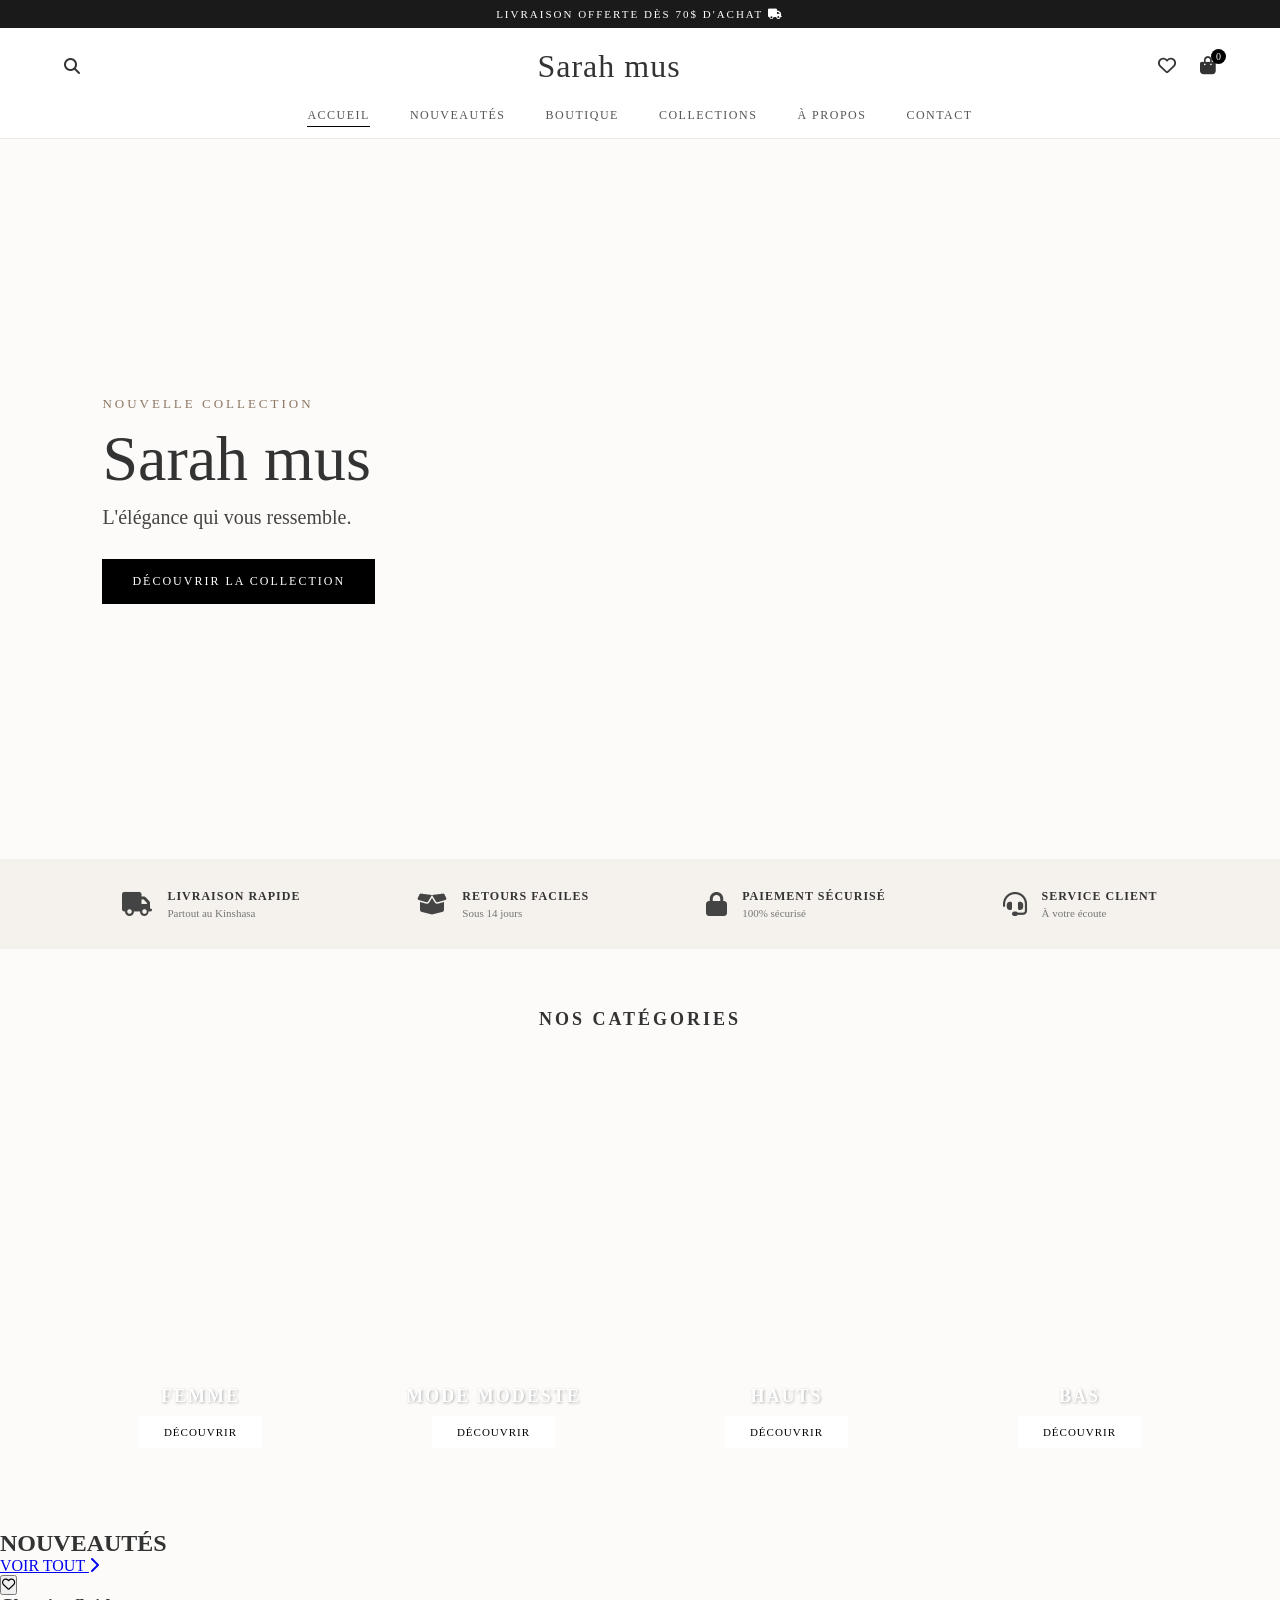
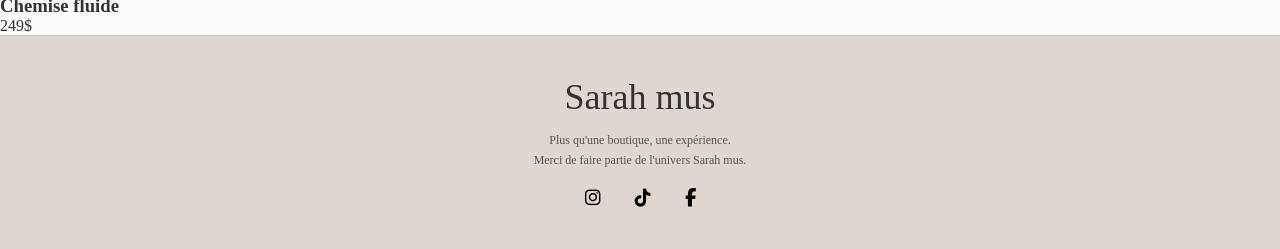
==== index.html @ 7012932e "ajout de fichiers du site" ====
<!DOCTYPE html>
<html lang="fr">
<head>
    <meta charset="UTF-8">
    <meta name="viewport" content="width=device-width, initial-scale=1.0">
    <title>Sarah mus | L'élégance qui vous ressemble</title>
    <link rel="stylesheet" href="style.css">
    <link rel="shortcut icon" href="sarahmus.png">
    <link rel="stylesheet" href="https://cdnjs.cloudflare.com/ajax/libs/font-awesome/6.4.0/css/all.min.css">
</head>
<body>

    <div class="top-bar">
        <p>LIVRAISON OFFERTE DÈS 70$ D'ACHAT <i class="fa-solid fa-truck"></i></p>
    </div>

    <header>
        <div class="header-main">
            <div class="search-icon"><i class="fa-solid fa-magnifying-glass"></i></div>
            <div class="logo">
                <a href="index.html" style="color: inherit; text-decoration: none;">Sarah mus</a>
            </div>
            <div class="header-icons">
                <i class="fa-regular fa-heart"></i>
                <div class="cart-icon">
                    <a href="panier.html" style="color: inherit; text-decoration: none; display: flex; align-items: center; position: relative;">
                        <i class="fa-solid fa-bag-shopping"></i>
                        <span class="cart-count">3</span>
                    </a>
                </div>
            </div>
        </div>
        <nav>
            <ul>
                <li><a href="index.html" class="active">ACCUEIL</a></li>
                <li><a href="nouveautes.html">NOUVEAUTÉS</a></li>
                <li><a href="boutique.html">BOUTIQUE</a></li>
                <li><a href="collections.html">COLLECTIONS</a></li>
                <li><a href="apropos.html">À PROPOS</a></li>
                <li><a href="contact.html">CONTACT</a></li>
            </ul>
        </nav>
    </header>

    <section class="hero">
        <div class="hero-content">
            <span class="subtitle">NOUVELLE COLLECTION</span>
            <h1>Sarah mus</h1>
            <p>L'élégance qui vous ressemble.</p>
            <a href="collections.html" class="btn-hero">DÉCOUVRIR LA COLLECTION</a>
        </div>
    </section>

    <section class="features">
        <div class="feature-item">
            <i class="fa-solid fa-truck"></i>
            <div>
                <h4>LIVRAISON RAPIDE</h4>
                <p>Partout au Kinshasa</p>
            </div>
        </div>
        <div class="feature-item">
            <i class="fa-solid fa-box-open"></i>
            <div>
                <h4>RETOURS FACILES</h4>
                <p>Sous 14 jours</p>
            </div>
        </div>
        <div class="feature-item">
            <i class="fa-solid fa-lock"></i>
            <div>
                <h4>PAIEMENT SÉCURISÉ</h4>
                <p>100% sécurisé</p>
            </div>
        </div>
        <div class="feature-item">
            <i class="fa-solid fa-headset"></i>
            <div>
                <h4>SERVICE CLIENT</h4>
                <p>À votre écoute</p>
            </div>
        </div>
    </section>

    <section class="categories-section">
        <h2>NOS CATÉGORIES</h2>
        <div class="categories-grid">
            <div class="category-card" style="background-image: url('femme.jpg');">
                <div class="category-overlay">
                    <h3>FEMME</h3>
                    <a href="#" class="btn-category">DÉCOUVRIR</a>
                </div>
            </div>
            <div class="category-card" style="background-image: url('mode-modeste.jpg');">
                <div class="category-overlay">
                    <h3>MODE MODESTE</h3>
                    <a href="#" class="btn-category">DÉCOUVRIR</a>
                </div>
            </div>
            <div class="category-card" style="background-image: url('hauts.jpg');">
                <div class="category-overlay">
                    <h3>HAUTS</h3>
                    <a href="#" class="btn-category">DÉCOUVRIR</a>
                </div>
            </div>
            <div class="category-card" style="background-image: url('bas.jpg');">
                <div class="category-overlay">
                    <h3>BAS</h3>
                    <a href="#" class="btn-category">DÉCOUVRIR</a>
                </div>
            </div>
        </div>
    </section>

    <section class="products-section">
        <div class="section-header">
            <h2>NOUVEAUTÉS</h2>
            <a href="#" class="view-all">VOIR TOUT <i class="fa-solid fa-chevron-right"></i></a>
        </div>
        <div class="products-grid">
            <div class="product-card">
                <div class="product-image" style="background-image: url('chemise.jpg');">
                    <button class="wishlist-btn"><i class="fa-regular fa-heart"></i></button>
                </div>
                <div class="product-info">
                    <h3>Chemise fluide</h3>
                    <p class="price">249$</p>
                    <div class="colors">
                        <span class="color-dot" style="background-color: #e5d3c3;"></span>
                        <span class="color-dot" style="background-color: #6e5044;"></span>
                        <span class="color-dot" style="background-color: #000000;"></span>
                    </div>
                </div>
            </div>
        </div>
    </section>

    <footer>
        <div class="footer-content">
            <div class="footer-logo">Sarah mus</div>
            <div class="footer-text">
                <p>Plus qu'une boutique, une expérience.</p>
                <p>Merci de faire partie de l'univers Sarah mus.</p>
            </div>
            <div class="footer-socials">
                <a href="#"><i class="fa-brands fa-instagram"></i></a>
                <a href="#"><i class="fa-brands fa-tiktok"></i></a>
                <a href="#"><i class="fa-brands fa-facebook-f"></i></a>
            </div>
        </div>
    </footer>

    <script src="app.js"></script>
</body>
</html>
---- style.css ----
/* Réinitialisation globale */
* {
    margin: 0;
    padding: 0;
    box-sizing: border-box;
    font-family: 'Playfair Display', 'Didot', 'Georgia', serif; /* Typographie élégante */
}

body {
    background-color: #fcfbfa;
    color: #333;
}

/* Bandeau Supérieur */
.top-bar {
    background-color: #1a1a1a;
    color: #fff;
    text-align: center;
    padding: 8px 0;
    font-size: 11px;
    letter-spacing: 2px;
}

/* Header */
header {
    background-color: #fff;
    border-bottom: 1px solid #eaeaea;
}

.header-main {
    display: flex;
    justify-content: space-between;
    align-items: center;
    padding: 20px 5%;
}

.logo {
    font-size: 32px;
    font-weight: 500;
    letter-spacing: 1px;
}

.header-icons i {
    font-size: 18px;
    margin-left: 20px;
    cursor: pointer;
}

.cart-icon {
    display: inline-block;
    position: relative;
}

.cart-count {
    position: absolute;
    top: -8px;
    right: -10px;
    background: #000;
    color: #fff;
    font-size: 10px;
    padding: 2px 5px;
    border-radius: 50%;
}

/* Navigation */
nav ul {
    display: flex;
    justify-content: center;
    list-style: none;
    padding-bottom: 15px;
}

nav ul li {
    margin: 0 20px;
}

nav ul li a {
    text-decoration: none;
    color: #555;
    font-size: 12px;
    letter-spacing: 1.5px;
}

nav ul li a.active {
    border-bottom: 1px solid #000;
    padding-bottom: 4px;
}

/* Hero Section (Image principale de la maquette) */
.hero {
    height: 80vh;
    background-image: url(''); /* Remplace par ton image style 1000870341.png */
    background-size: cover;
    background-position: center;
    display: flex;
    align-items: center;
    padding-left: 8%;
}

.hero-content {
    max-width: 450px;
}

.hero-content .subtitle {
    font-size: 13px;
    letter-spacing: 3px;
    color: #8c7662;
}

.hero-content h1 {
    font-size: 64px;
    font-weight: 400;
    margin: 10px 0;
}

.hero-content p {
    font-size: 20px;
    margin-bottom: 30px;
    color: #444;
}

.btn-hero {
    display: inline-block;
    background-color: #000;
    color: #fff;
    padding: 15px 30px;
    text-decoration: none;
    font-size: 12px;
    letter-spacing: 2px;
}

/* Engagements */
.features {
    display: flex;
    justify-content: space-around;
    background-color: #f5f2ed;
    padding: 30px 5%;
    text-align: left;
}

.feature-item {
    display: flex;
    align-items: center;
    gap: 15px;
}

.feature-item i {
    font-size: 24px;
    color: #444;
}

.feature-item h4 {
    font-size: 12px;
    letter-spacing: 1px;
    margin-bottom: 3px;
}

.feature-item p {
    font-size: 11px;
    color: #777;
}

/* Catégories */
.categories-section {
    padding: 60px 5%;
    text-align: center;
}

.categories-section h2 {
    font-size: 18px;
    letter-spacing: 3px;
    margin-bottom: 40px;
}

.categories-grid {
    display: grid;
    grid-template-columns: repeat(4, 1fr);
    gap: 20px;
}

.category-card {
    height: 400px;
    background-size: cover;
    background-position: center;
    position: relative;
}

.category-overlay {
    position: absolute;
    bottom: 30px;
    left: 0;
    right: 0;
    text-align: center;
}

.category-overlay h3 {
    color: #fff;
    font-size: 18px;
    letter-spacing: 2px;
    margin-bottom: 15px;
    text-shadow: 1px 1px 3px rgba(0,0,0,0.3);
}

.btn-category {
    background-color: #fff;
    color: #000;
    padding: 10px 25px;
    text-decoration: none;
    font-size: 11px;
    letter-spacing: 1px;
}

/* Footer */
footer {
    background-color: #ded6cf;
    padding: 40px 5%;
    text-align: center;
    border-top: 1px solid #d0c5bc;
}

.footer-logo {
    font-family: 'Caveat', cursive, serif; /* Pour l'effet écriture manuscrite du bas */
    font-size: 36px;
    margin-bottom: 15px;
}

.footer-text p {
    font-size: 12px;
    color: #555;
    margin-bottom: 5px;
}

.footer-socials {
    margin-top: 20px;
}

.footer-socials a {
    color: #000;
    font-size: 18px;
    margin: 0 15px;
}
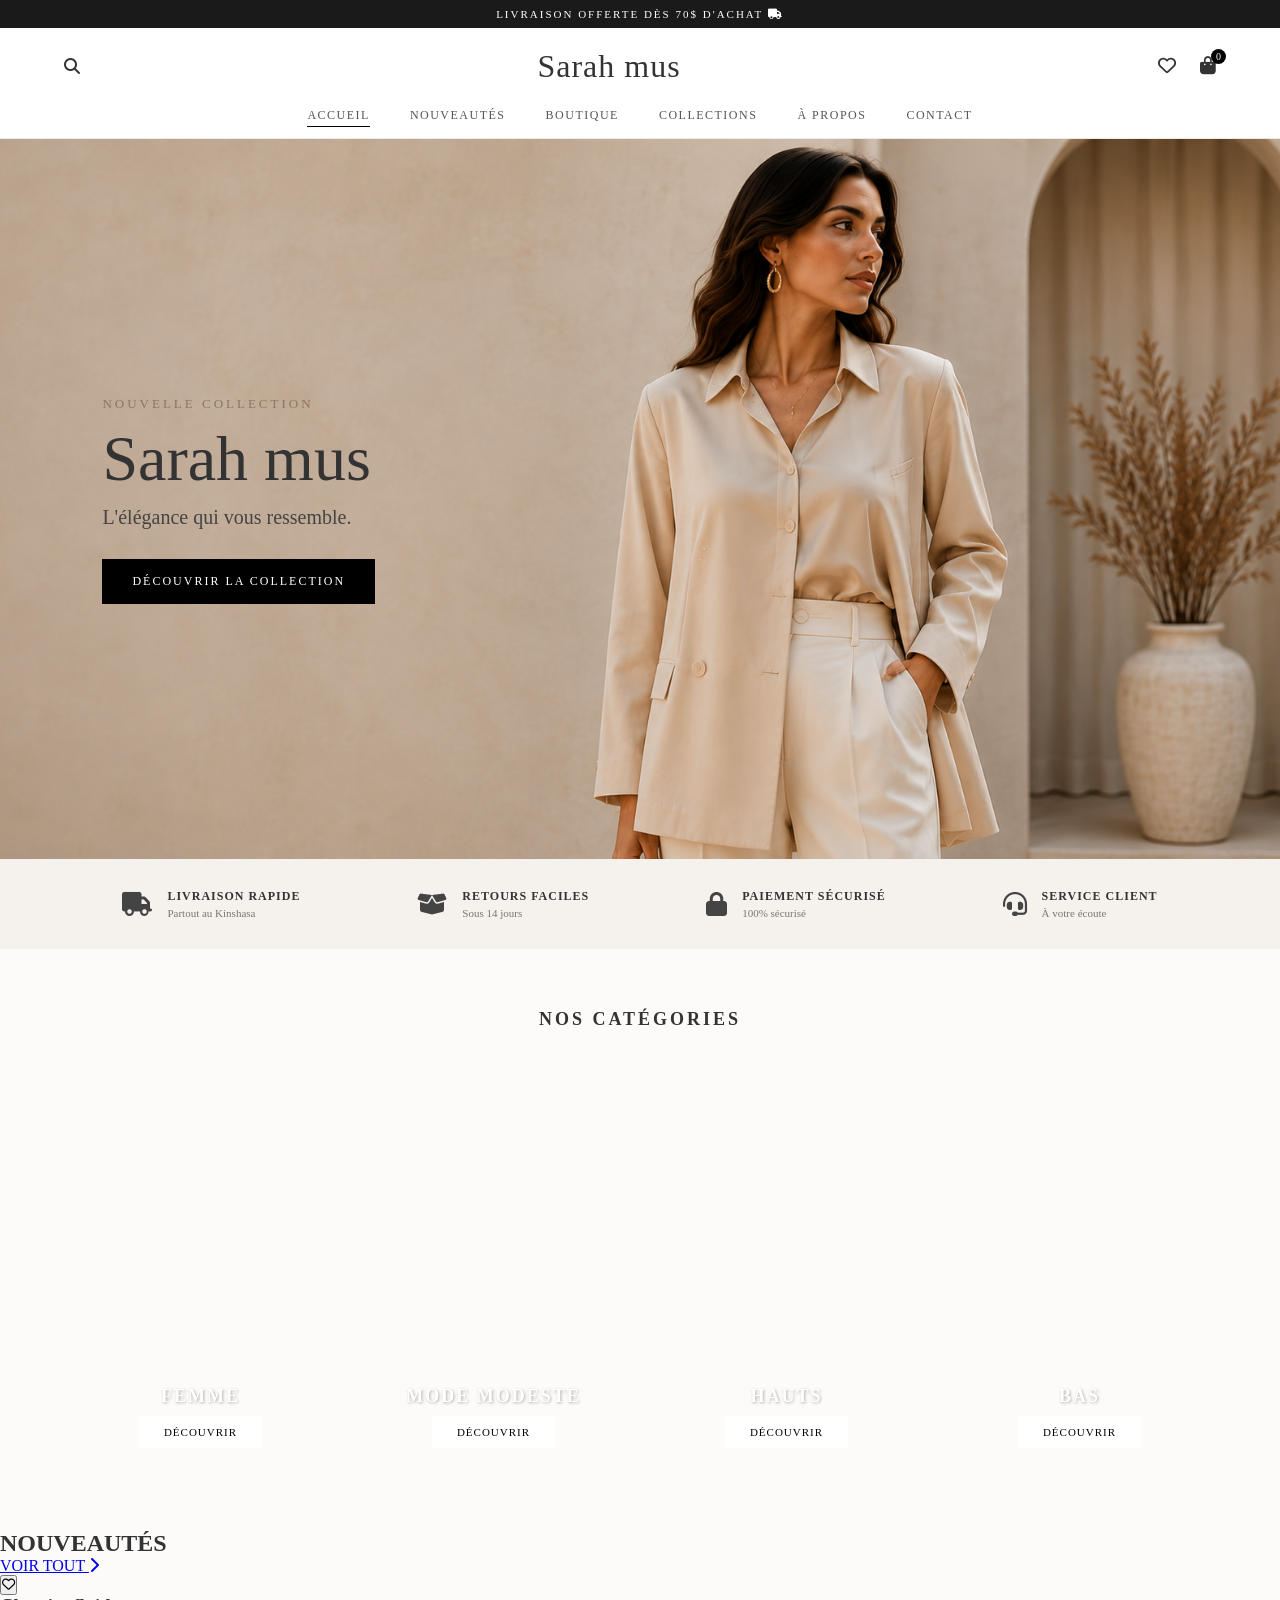
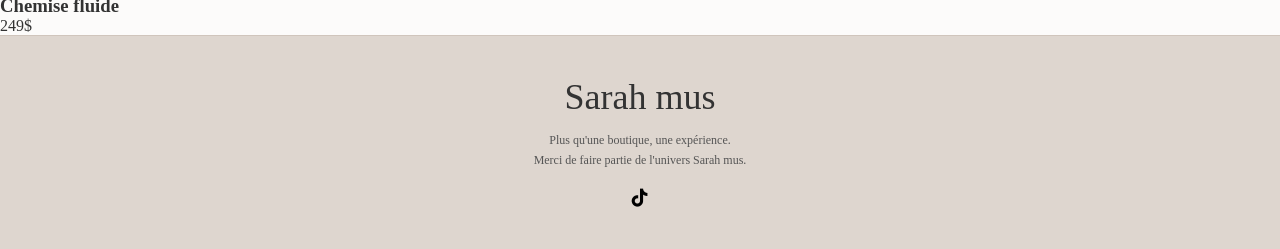
==== commit 397089ff: "mis a jour" ====
--- a/index.html
+++ b/index.html
@@ -143,9 +143,9 @@
                 <p>Merci de faire partie de l'univers Sarah mus.</p>
             </div>
             <div class="footer-socials">
-                <a href="#"><i class="fa-brands fa-instagram"></i></a>
-                <a href="#"><i class="fa-brands fa-tiktok"></i></a>
-                <a href="#"><i class="fa-brands fa-facebook-f"></i></a>
+                <!-- <a href="#"><i class="fa-brands fa-instagram"></i></a> -->
+                 <a href="https://www.tiktok.com/@saramuscollection?_r=1&_t=ZS-97OzO0B9zDJ" target="_blank" rel="noopener noreferrer"><i class="fa-brands fa-tiktok"></i></a>
+                <!-- <a href="#"><i class="fa-brands fa-facebook-f"></i></a> -->
             </div>
         </div>
     </footer>
--- a/style.css
+++ b/style.css
@@ -89,7 +89,7 @@
 /* Hero Section (Image principale de la maquette) */
 .hero {
     height: 80vh;
-    background-image: url(''); /* Remplace par ton image style 1000870341.png */
+    background-image: url('file_0000000095c47243961b2a1764a13215.png'); /* Remplace par ton image style 1000870341.png */
     background-size: cover;
     background-position: center;
     display: flex;
@@ -238,4 +238,49 @@
     color: #000;
     font-size: 18px;
     margin: 0 15px;
+}
+/* On cible le nouveau formulaire dans la colonne droite */
+.contact-form form {
+    display: flex;
+    flex-direction: column;
+    gap: 20px; /* Recrée l'espace qu'il y avait entre tes div form-group */
+    margin-top: 20px;
+}
+
+/* On applique le design à tes champs de texte de façon uniforme */
+.contact-form form input[type="text"],
+.contact-form form input[type="email"],
+.contact-form form textarea {
+    width: 100%;
+    padding: 12px 15px;
+    border: 1px solid #ccc;
+    border-radius: 4px;
+    font-size: 16px;
+    font-family: inherit;
+    background-color: #fff;
+    box-sizing: border-box;
+}
+
+/* Hauteur spécifique pour la zone de message */
+.contact-form form textarea {
+    min-height: 150px;
+    resize: vertical;
+}
+
+/* On redonne le style initial à ton bouton d'envoi */
+.contact-form form button[type="submit"] {
+    background-color: #000; /* Remplace par ta couleur si c'est du beige/marron */
+    color: #fff;
+    padding: 12px 25px;
+    border: none;
+    border-radius: 4px;
+    cursor: pointer;
+    font-size: 16px;
+    font-weight: bold;
+    transition: background 0.3s ease;
+    align-self: flex-start; /* Aligne le bouton à gauche comme avant */
+}
+
+.contact-form form button[type="submit"]:hover {
+    background-color: #333; /* Un effet de survol léger */
 }
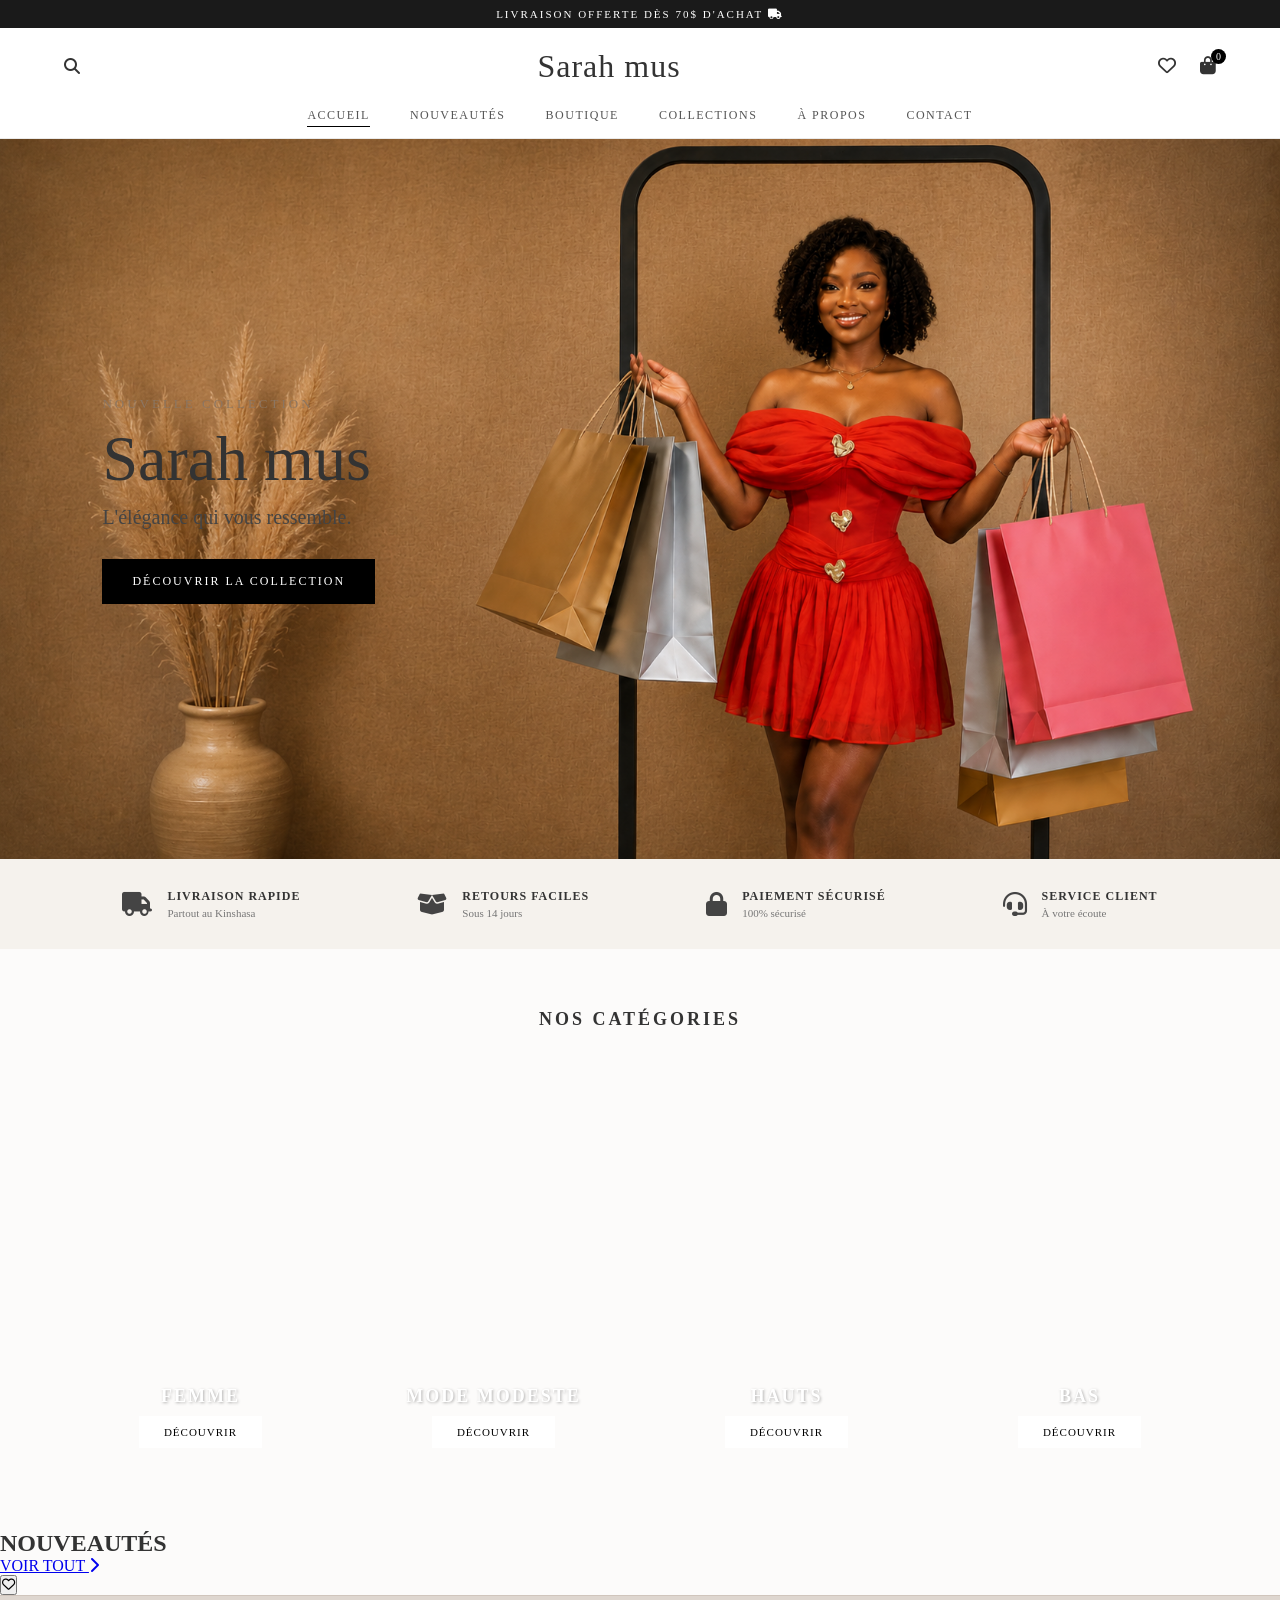
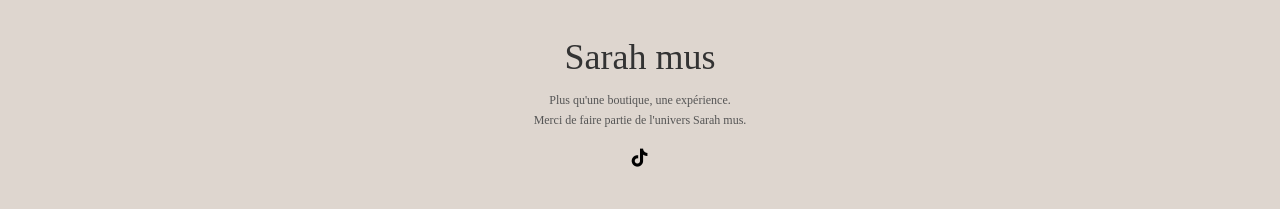
==== commit 97223364: "mis a jour" ====
--- a/index.html
+++ b/index.html
@@ -123,8 +123,8 @@
                     <button class="wishlist-btn"><i class="fa-regular fa-heart"></i></button>
                 </div>
                 <div class="product-info">
-                    <h3>Chemise fluide</h3>
-                    <p class="price">249$</p>
+                    <h3></h3>
+                    <p class="price"></p>
                     <div class="colors">
                         <span class="color-dot" style="background-color: #e5d3c3;"></span>
                         <span class="color-dot" style="background-color: #6e5044;"></span>
--- a/style.css
+++ b/style.css
@@ -1,4 +1,8 @@
 /* Réinitialisation globale */
+.container{
+    display: flex;
+    flex-wrap: wrap;
+}
 * {
     margin: 0;
     padding: 0;
@@ -89,7 +93,7 @@
 /* Hero Section (Image principale de la maquette) */
 .hero {
     height: 80vh;
-    background-image: url('file_0000000095c47243961b2a1764a13215.png'); /* Remplace par ton image style 1000870341.png */
+    background-image: url('file_0000000061a071f4a7699ddc43db3211.png'); /* Remplace par ton image style 1000870341.png */
     background-size: cover;
     background-position: center;
     display: flex;
